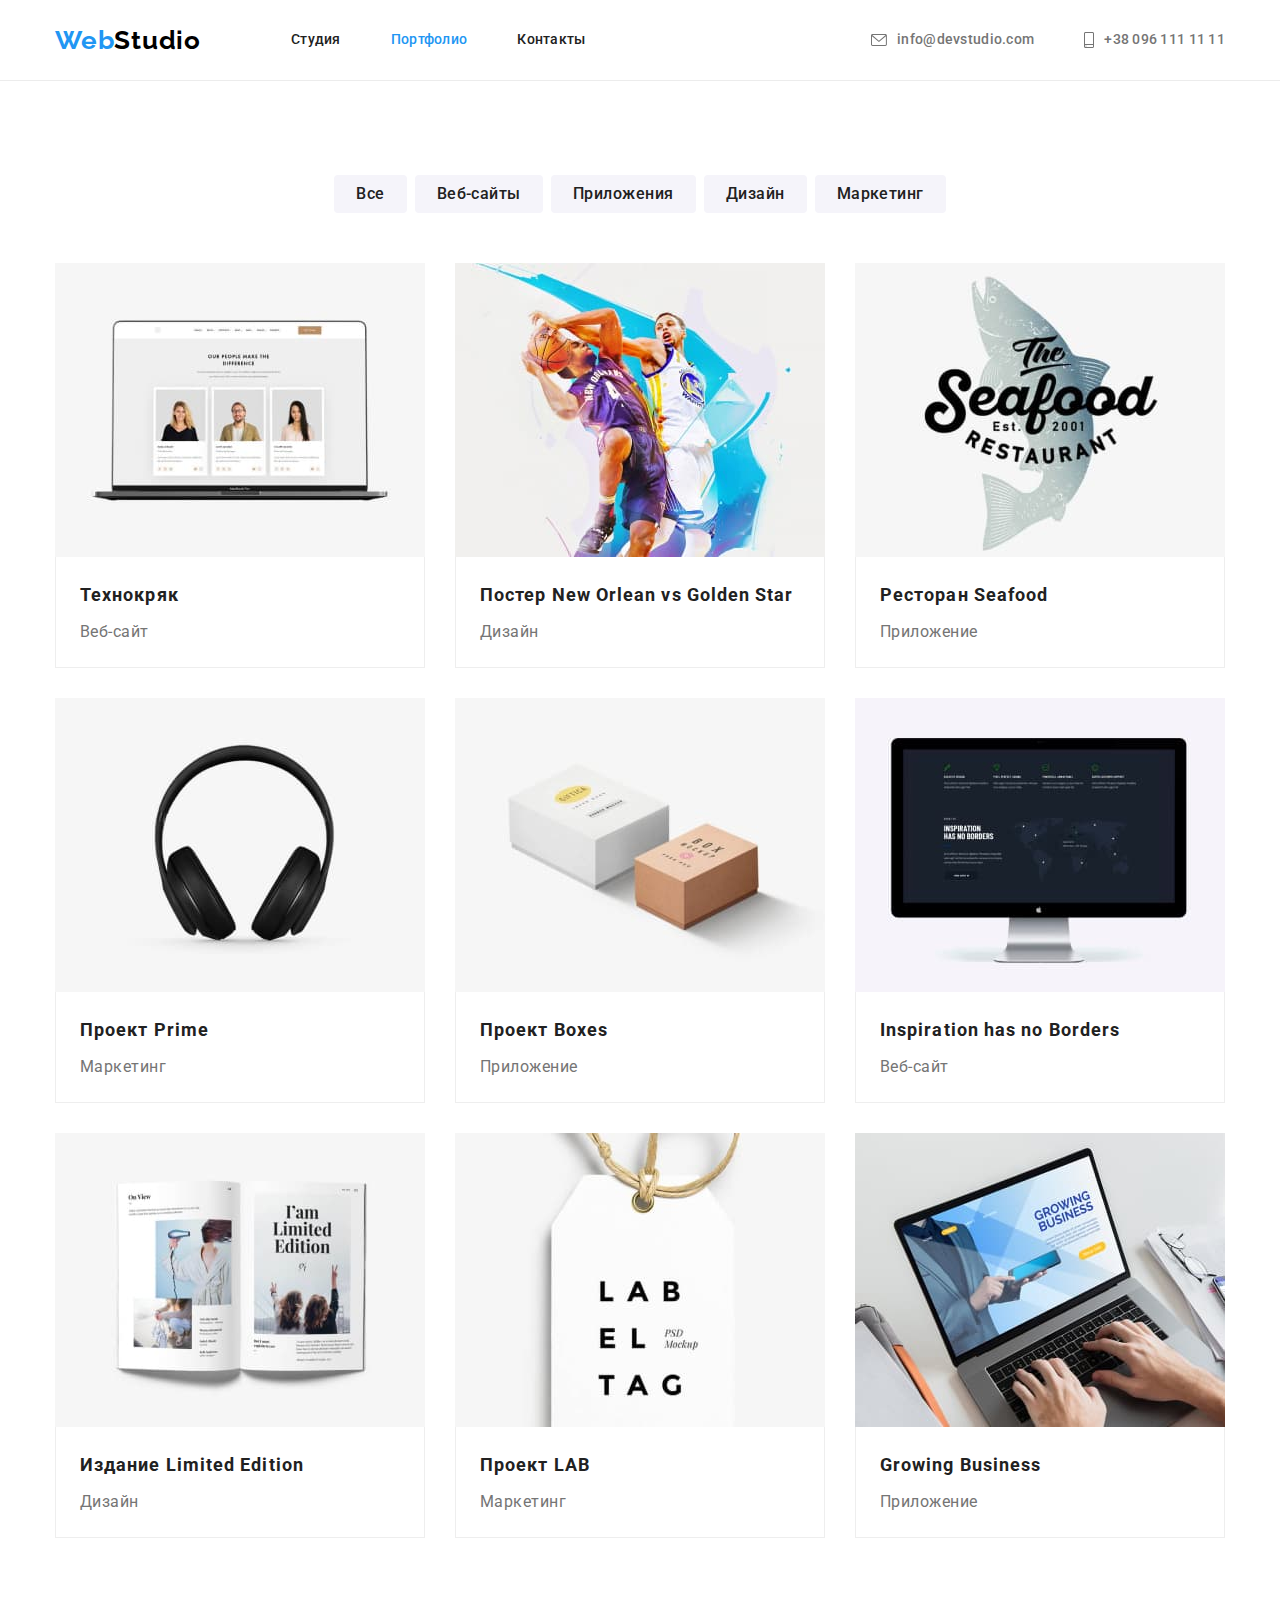
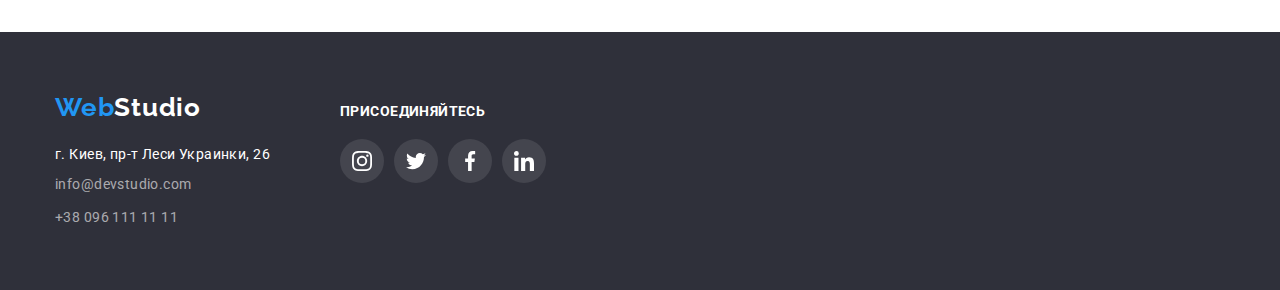
==== portfolio.html @ 6fbcaccf "Initial commit" ====
<!DOCTYPE html>
<html lang="ru">
  <head>
    <meta charset="UTF-8" />
    <meta http-equiv="X-UA-Compatible" content="IE=edge" />
    <meta name="viewport" content="width=device-width, initial-scale=1.0" />
    <title>WebStudio</title>
    <link rel="preconnect" href="https://fonts.googleapis.com" />
    <link rel="preconnect" href="https://fonts.gstatic.com" crossorigin />
    <link
      href="https://fonts.googleapis.com/css2?family=Montserrat:wght@400;700&family=Raleway:wght@700&family=Roboto:wght@400;500;700;900&display=swap"
      rel="stylesheet"
    />
    <link
      href="https://cdnjs.cloudflare.com/ajax/libs/modern-normalize/1.1.0/modern-normalize.min.css"
      rel="stylesheet"
    />
    <link rel="stylesheet" href="./css/style.css" />
  </head>
  <body>
    <header class="header">
      <div class="container header-container">
        <a class="logo" href="./index.html"
          >Web<span class="logo logo-black">Studio</span></a
        >
        <nav class="nav">
          <ul class="nav-pages">
            <li><a href="./index.html" class="nav-page">Студия</a></li>
            <li>
              <a href="./portfolio.html" class="nav-page current">Портфолио</a>
            </li>
            <li><a href="" class="nav-page">Контакты</a></li>
          </ul>
        </nav>
        <ul class="header-contacts">
          <li>
            <a href="mailto:info@devstudio.com" class="header-contact">
              <svg class="header-contact-icon" width="16" height="12">
                <use href="./images/sprite.svg#icon-envelope"></use>
              </svg>
              info@devstudio.com</a
            >
          </li>
          <li>
            <a href="tel:380961111111" class="header-contact">
              <svg class="header-contact-icon" width="10" height="16">
                <use href="./images/sprite.svg#icon-smartphone"></use>
              </svg>
              +38 096 111 11 11</a
            >
          </li>
        </ul>
      </div>
    </header>
    <main>
      <section class="portfolio">
        <div class="container">
          <ul class="portfolio-btns">
            <li><button type="button" class="portfolio-btn">Все</button></li>
            <li>
              <button type="button" class="portfolio-btn">Веб-сайты</button>
            </li>
            <li>
              <button type="button" class="portfolio-btn">Приложения</button>
            </li>
            <li><button type="button" class="portfolio-btn">Дизайн</button></li>
            <li>
              <button type="button" class="portfolio-btn">Маркетинг</button>
            </li>
          </ul>
          <ul class="portfolios">
            <li>
              <a class="portfolio-link" href="">
                <img src="./images/portfolio_1.jpg" alt="Веб-сайт Технокряк" />
                <div class="portfolio-info">
                  <h2 class="portfolio-title">Технокряк</h2>
                  <p class="portfolio-text">Веб-сайт</p>
                </div>
              </a>
            </li>
            <li>
              <a class="portfolio-link" href="">
                <img
                  src="./images/portfolio_2.jpg"
                  alt="Постер New Orlean vs Golden Star"
                />
                <div class="portfolio-info">
                  <h2 class="portfolio-title">
                    Постер New Orlean vs Golden Star
                  </h2>
                  <p class="portfolio-text">Дизайн</p>
                </div>
              </a>
            </li>
            <li>
              <a class="portfolio-link" href="">
                <img
                  src="./images/portfolio_3.jpg"
                  alt="Приложение Ресторан Seafood"
                />
                <div class="portfolio-info">
                  <h2 class="portfolio-title">Ресторан Seafood</h2>
                  <p class="portfolio-text">Приложение</p>
                </div>
              </a>
            </li>
            <li>
              <a class="portfolio-link" href="">
                <img src="./images/portfolio_4.jpg" alt="Наушники" />
                <div class="portfolio-info">
                  <h2 class="portfolio-title">Проект Prime</h2>
                  <p class="portfolio-text">Маркетинг</p>
                </div>
              </a>
            </li>
            <li>
              <a class="portfolio-link" href="">
                <img src="./images/portfolio_5.jpg" alt="Две коробки" />
                <div class="portfolio-info">
                  <h2 class="portfolio-title">Проект Boxes</h2>
                  <p class="portfolio-text">Приложение</p>
                </div>
              </a>
            </li>
            <li>
              <a class="portfolio-link" href="">
                <img
                  src="./images/portfolio_6.jpg"
                  alt="Веб-сайт Inspiration has no Borders"
                />
                <div class="portfolio-info">
                  <h2 class="portfolio-title">Inspiration has no Borders</h2>
                  <p class="portfolio-text">Веб-сайт</p>
                </div>
              </a>
            </li>
            <li>
              <a class="portfolio-link" href="">
                <img
                  src="./images/portfolio_7.jpg"
                  alt="Издание Limited Edition"
                />
                <div class="portfolio-info">
                  <h2 class="portfolio-title">Издание Limited Edition</h2>
                  <p class="portfolio-text">Дизайн</p>
                </div>
              </a>
            </li>
            <li>
              <a class="portfolio-link" href="">
                <img src="./images/portfolio_8.jpg" alt="Ярлык LAB" />
                <div class="portfolio-info">
                  <h2 class="portfolio-title">Проект LAB</h2>
                  <p class="portfolio-text">Маркетинг</p>
                </div>
              </a>
            </li>
            <li>
              <a class="portfolio-link" href="">
                <img
                  src="./images/portfolio_9.jpg"
                  alt="Приложение Growing Business"
                />
                <div class="portfolio-info">
                  <h2 class="portfolio-title">Growing Business</h2>
                  <p class="portfolio-text">Приложение</p>
                </div>
              </a>
            </li>
          </ul>
        </div>
      </section>
    </main>
    <footer class="footer">
      <div class="container footer-container">
        <div>
          <a class="logo" href="./index.html"
            >Web<span class="logo logo-white">Studio</span></a
          >
          <address class="address-info">
            <p class="footer-address">г. Киев, пр-т Леси Украинки, 26</p>
            <ul class="contact-list">
              <li class="contact-item">
                <a href="mailto:info@devstudio.com" class="footer-contact"
                  >info@devstudio.com</a
                >
              </li>
              <li class="contact-item">
                <a href="tel:380961111111" class="footer-contact"
                  >+38 096 111 11 11</a
                >
              </li>
            </ul>
          </address>
        </div>
        <div class="footer-social-block">
          <h3 class="footer-social">присоединяйтесь</h3>
          <ul class="social-list">
            <li class="social-item">
              <a
                href=""
                aria-label="Иконка Instagram"
                class="footer-social-link social-link"
              >
                <svg
                  class="footer-social-icon social-icon"
                  width="20"
                  height="20"
                >
                  <use href="./images/sprite.svg#icon-instagram"></use>
                </svg>
              </a>
            </li>
            <li class="social-item">
              <a
                href=""
                aria-label="Иконка Twitter"
                class="footer-social-link social-link"
              >
                <svg
                  class="footer-social-icon social-icon"
                  width="20"
                  height="20"
                >
                  <use href="./images/sprite.svg#icon-twitter"></use>
                </svg>
              </a>
            </li>
            <li class="social-item">
              <a
                href=""
                aria-label="Иконка Facebook"
                class="footer-social-link social-link"
              >
                <svg
                  class="footer-social-icon social-icon"
                  width="20"
                  height="20"
                >
                  <use href="./images/sprite.svg#icon-facebook"></use>
                </svg>
              </a>
            </li>
            <li class="social-item">
              <a
                href=""
                aria-label="Иконка Linkedin"
                class="footer-social-link social-link"
              >
                <svg
                  class="footer-social-icon social-icon"
                  width="20"
                  height="20"
                >
                  <use href="./images/sprite.svg#icon-linkedin"></use>
                </svg>
              </a>
            </li>
          </ul>
        </div>
      </div>
    </footer>
  </body>
</html>
---- css/style.css ----
/* * {
    margin: 0;
    padding: 0;
} */

:root {
  /* text color*/
  --tx-main-cl: #757575;
  --tx-sec-cl: #212121;
  --tx-blue-cl: #2196f3;
  --tx-white-cl: #ffffff;
  --tx-black-cl: #000000;

  /* icon-color */
  --icon-cl: #afb1b8;

  /* background color*/
  --bg-main-cl: #ffffff;
  --bg-sec-cl: #f5f4fa;
  --bg-foot-cl: #2f303a;

  /* margin-padding */
  --mg-bot-sec: 94px;
  --mg-rt-li: 30px;
}

body {
  background-color: var(--bg-main-cl);

  font-family: Roboto, sans-serif;
}

a {
  text-decoration: none;
}

ul {
  list-style-type: none;
}

h1,
h2,
h3,
h4,
h5,
h6,
p,
ul {
  margin: 0;
  padding: 0;
}

img {
  display: block;
}

/* container */

.container {
  margin-left: auto;
  margin-right: auto;
  width: 1200px;
  padding-left: 15px;
  padding-right: 15px;
}

/* header */

.header-container {
  display: flex;
  align-items: center;
}

.header {
  border-bottom: 1px solid rgba(236, 236, 236, 1);
}

.header-container > .logo {
  margin-right: 90px;
}

.logo,
logo-black,
logo-white {
  color: var(--tx-blue-cl);
  font-family: Raleway, sans-serif;
  font-weight: 700;
  font-size: 26px;
  line-height: 1.19;
  letter-spacing: 0.03em;
}

.logo.logo-black {
  color: var(--tx-black-cl);
}

.logo.logo-white {
  color: var(--tx-white-cl);
}

.nav {
  margin-right: auto;
}

.nav-pages {
  display: flex;
  align-items: center;
}

.nav-pages > li {
  margin-right: 50px;
}

.nav-pages > li:last-child {
  margin-right: 0;
}

.nav-page.current {
  color: var(--tx-blue-cl);
}

li > .nav-page {
  display: block;
}

.nav-page {
  color: var(--tx-sec-cl);
  font-weight: 500;
  font-size: 14px;
  line-height: 1.14;
  letter-spacing: 0.02em;

  padding-top: 32px;
  padding-bottom: 32px;

  outline: var(--tx-blue-cl);
}

.nav-page:hover,
.nav-page:focus {
  color: var(--tx-blue-cl);
}

.header-contacts {
  display: flex;
  align-items: center;
}

.header-contacts > li {
  margin-right: 50px;
}

.header-contacts > li:last-child {
  margin-right: 0;
}

li > .header-contact {
  display: flex;
  align-items: center;
}

.header-contact {
  color: var(--tx-main-cl);
  font-weight: 500;
  font-size: 14px;
  line-height: 1.14;
  letter-spacing: 0.02em;

  padding-top: 32px;
  padding-bottom: 32px;
}

.header-contact:hover,
.header-contact:focus {
  color: var(--tx-blue-cl);
}

.header-contact-icon {
  margin-right: 10px;

  fill: currentColor;
}

/* .header-contact-icon:hover {
  fill: var(--tx-blue-cl);
} */

/* hero */

.hero {
  background-color: var(--bg-foot-cl);
  background-image: linear-gradient(
      to bottom,
      rgba(47, 48, 58, 0.4),
      rgba(47, 48, 58, 0.4)
    ),
    url(../images/hero.jpg);
  background-repeat: no-repeat;

  text-align: center;

  max-width: 1600px;
  margin-left: auto;
  margin-right: auto;
  padding-top: 200px;
  padding-bottom: 200px;
}

.hero-title {
  color: var(--tx-white-cl);
  font-weight: 900;
  font-size: 44px;
  line-height: 1.36;
  letter-spacing: 0.06em;
  text-transform: uppercase;

  margin-bottom: 30px;
}

.hero-btn {
  background-color: var(--tx-blue-cl);

  color: var(--tx-white-cl);
  font-weight: 700;
  font-family: inherit;
  font-size: 16px;
  line-height: 1.88;
  letter-spacing: 0.06em;

  cursor: pointer;

  width: 200px;
  height: 50px;
  border-radius: 4px;
  border-color: var(--tx-blue-cl);
  box-shadow: 0px 4px 4px rgba(0, 0, 0, 0.15);
}

/* features */

.features {
  padding-top: var(--mg-bot-sec);
  padding-bottom: var(--mg-bot-sec);
}

.features-title {
  display: none;
}

.features-container > ul {
  display: flex;
}

.features-container > ul > li {
  margin-right: 30px;
  width: 270px;
}

.features-container > ul > li:last-child {
  margin-right: 0px;
}

.features-list {
  color: var(--tx-sec-cl);
  font-weight: 700;
  font-size: 14px;
  line-height: 1.14;
  letter-spacing: 0.03em;
  text-transform: uppercase;

  margin-bottom: 10px;
}

.features-text {
  color: var(--tx-main-cl);
  font-size: 14px;
  line-height: 1.71;
  letter-spacing: 0.03em;
}

.features-bg-icon {
  display: flex;
  justify-content: center;
  align-items: center;

  height: 120px;
  margin-bottom: 30px;

  background-color: var(--bg-sec-cl);
  border-radius: 4px;
}

.features-icon {
  fill: var(--tx-sec-cl);
}

/* about/team */

.about {
  padding-bottom: var(--mg-bot-sec);
}

.team {
  background-color: var(--bg-sec-cl);
  padding-top: var(--mg-bot-sec);
  padding-bottom: var(--mg-bot-sec);
}

.about-title,
.team-title,
.clients-title {
  color: var(--tx-sec-cl);
  font-weight: 700;
  font-size: 36px;
  line-height: 1.17;
  text-align: center;
  letter-spacing: 0.03em;

  margin-bottom: 50px;
}

.about-list {
  display: flex;
}

.about-list > li {
  margin-right: var(--mg-rt-li);
}

.about-list > li:last-child {
  margin-right: 0;
}

.team-list {
  display: flex;
}

.team-list > li {
  margin-right: var(--mg-rt-li);
  width: 270px;
  height: 428px;
  background-color: var(--tx-white-cl);
  box-shadow: 0px 1px 3px rgba(0, 0, 0, 0.12), 0px 1px 1px rgba(0, 0, 0, 0.14),
    0px 2px 1px rgba(0, 0, 0, 0.2);
  border-radius: 0px 0px 4px 4px;
  box-shadow: 0px 1px 3px rgba(0, 0, 0, 0.12), 0px 1px 1px rgba(0, 0, 0, 0.14),
    0px 2px 1px rgba(0, 0, 0, 0.2);
  border-radius: 0px 0px 4px 4px;
}

.team-list > li:last-child {
  margin-right: 0;
}

.team-member-list {
  padding-top: 30px;
  padding-bottom: 30px;
}

.team-member {
  color: var(--tx-sec-cl);
  font-weight: 500;
  font-size: 16px;
  line-height: 1.19;
  text-align: center;
  letter-spacing: 0.03em;

  margin-bottom: 10px;
}

.member-prof {
  color: var(--tx-main-cl);
  font-size: 16px;
  line-height: 1.19;
  text-align: center;
  letter-spacing: 0.03em;

  margin-bottom: 16px;
}

.social-list {
  display: flex;
  justify-content: center;
  gap: 10px;
}

.social-link {
  display: flex;

  width: 44px;
  height: 44px;
  background-color: var(--tx-white-cl);
  border-radius: 50%;

  justify-content: center;
  align-items: center;
}

.social-link:hover .social-icon,
.social-link:focus .social-icon {
  fill: var(--tx-white-cl);
}

.social-link:hover,
.social-link:focus {
  background-color: var(--tx-blue-cl);
}

.social-icon {
  fill: var(--icon-cl);
}

/* clients */

.clients {
  padding-top: var(--mg-bot-sec);
  padding-bottom: var(--mg-bot-sec);
}

.clients-list {
  display: flex;
  justify-content: center;
  align-items: center;

  gap: 30px;
}

.client {
  display: flex;
  justify-content: center;
  align-items: center;

  width: 170px;
  height: 92px;
  padding: 16 32;
  border: 1px solid var(--icon-cl);
  border-radius: 4px;

  color: var(--icon-cl);
}

.client-icon {
  fill: currentColor;
}

.client:hover,
.client:focus {
  color: var(--tx-blue-cl);
  border: 1px solid var(--tx-blue-cl);
}
/* 
.client:hover .client-icon,  {
  fill: var(--tx-blue-cl);
} */

/* footer */
.footer {
  background-color: var(--bg-foot-cl);
  padding-top: 60px;
  padding-bottom: 60px;
  display: block;
}

.footer-container {
  display: flex;
  align-items: baseline;
  gap: 70px;
}

.footer-container > div > .logo {
  display: block;
  margin-bottom: 20px;
}

address {
  font-style: normal;
  color: rgba(255, 255, 255, 1);
  font-size: 14px;
  line-height: 1.71;
  letter-spacing: 0.03em;
}

.footer-contact {
  color: rgba(255, 255, 255, 0.6);
  font-size: 14px;
  line-height: 1.71;
  letter-spacing: 0.03em;
}

.address-info > p {
  margin-bottom: 6px;
}

.contact-item {
  display: block;
  margin-bottom: 9px;
}

.contact-item:last-child {
  margin-bottom: 0;
}

.footer-contact:hover {
  color: var(--tx-blue-cl);
}

.footer-social {
  font-weight: 700;
  font-size: 14px;
  line-height: 16px;
  letter-spacing: 0.03em;
  text-transform: uppercase;

  margin-bottom: 20px;

  color: var(--tx-white-cl);
}

.footer-social-link {
  background-color: rgba(255, 255, 255, 0.1);
}

.footer-social-icon {
  fill: var(--tx-white-cl);
}

/* portfolio */

.portfolio {
  padding-top: var(--mg-bot-sec);
  padding-bottom: var(--mg-bot-sec);
}

.portfolio-btns {
  display: flex;
  justify-content: center;
  align-items: center;

  margin-bottom: 50px;
}

.portfolio-btns > li {
  margin-right: 8px;
}

.portfolio-btns > li:last-child {
  margin-right: 0;
}

.portfolio-btn {
  background-color: var(--bg-sec-cl);

  color: var(--tx-sec-cl);
  font-family: inherit;
  font-weight: 500;
  font-size: 16px;
  line-height: 1.62;
  text-align: center;
  letter-spacing: 0.03em;

  border-radius: 4px;
  border: 0ch;

  padding: 6px 22px;
}

.portfolio-btn:hover,
.portfolio-btn:focus {
  background-color: var(--tx-blue-cl);
  color: var(--tx-white-cl);

  box-shadow: 0px 3px 1px rgba(0, 0, 0, 0.1), 0px 1px 2px rgba(0, 0, 0, 0.08),
    0px 2px 2px rgba(0, 0, 0, 0.12);
  border-radius: 4px;

  cursor: pointer;
}

.portfolios {
  display: flex;
  flex-wrap: wrap;
  margin: -15px;
}

.portfolios > li {
  margin: 15px;
}

.portfolio-link {
  display: block;
}

.portfolio-link:hover,
.portfolio-link:focus {
  box-shadow: 0px 1px 1px rgba(0, 0, 0, 0.12), 0px 4px 4px rgba(0, 0, 0, 0.06),
    1px 4px 6px rgba(0, 0, 0, 0.16);
}

.portfolio-info {
  padding: 20px 24px;
  border-right: 1px solid rgba(238, 238, 238, 1);
  border-bottom: 1px solid rgba(238, 238, 238, 1);
  border-left: 1px solid rgba(238, 238, 238, 1);
}

.portfolio-text {
  color: var(--tx-main-cl);
  font-size: 16px;
  line-height: 1.88;
  letter-spacing: 0.03em;
}

.portfolio-title {
  color: var(--tx-sec-cl);
  font-weight: 700;
  font-size: 18px;
  line-height: 2;
  letter-spacing: 0.06em;

  margin-bottom: 4px;
}
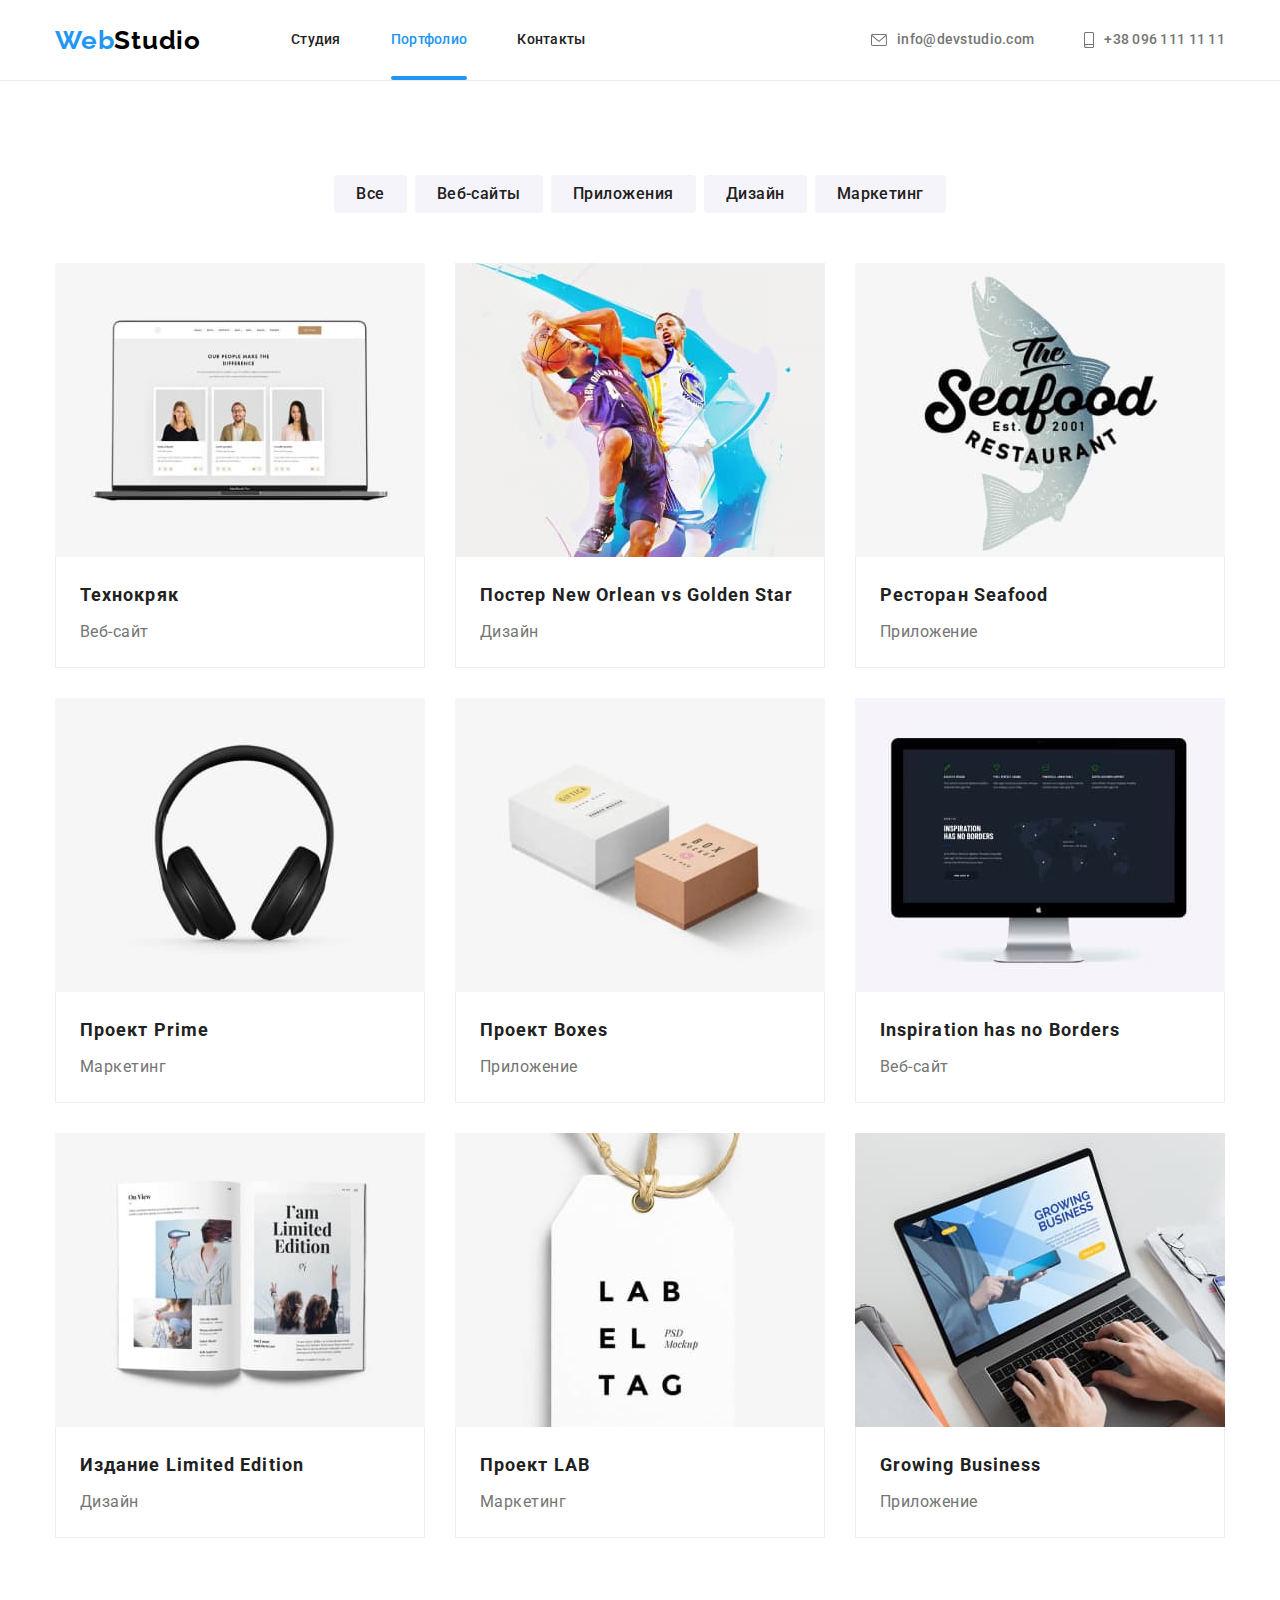
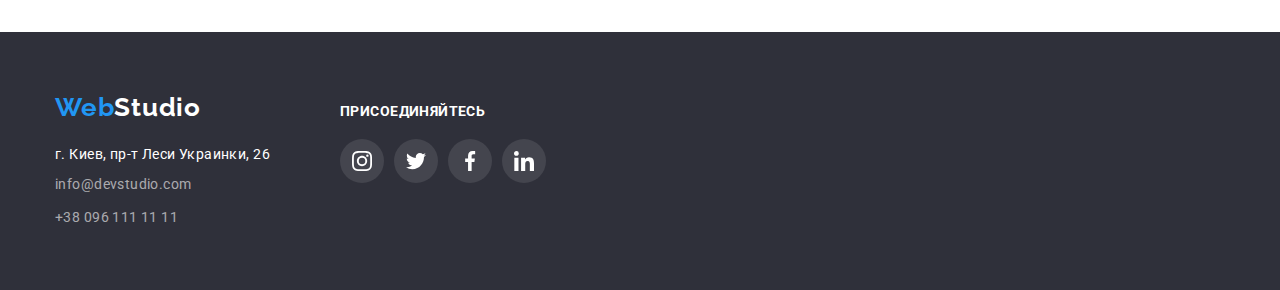
==== commit ff971d0b: "add transition on hover/ about position/ portfolio" ====
--- a/portfolio.html
+++ b/portfolio.html
@@ -71,7 +71,17 @@
           <ul class="portfolios">
             <li>
               <a class="portfolio-link" href="">
-                <img src="./images/portfolio_1.jpg" alt="Веб-сайт Технокряк" />
+                <div class="portfolio-link-img">
+                  <img
+                    src="./images/portfolio_1.jpg"
+                    alt="Веб-сайт Технокряк"
+                  />
+                  <p class="portfolio-description">
+                    Ресурс предлагает комплексные предложения с разным уровнем
+                    функционала и сервисов. Все это позволит посетителю получить
+                    исчерпывающие сведения о компании или частном лице.
+                  </p>
+                </div>
                 <div class="portfolio-info">
                   <h2 class="portfolio-title">Технокряк</h2>
                   <p class="portfolio-text">Веб-сайт</p>
@@ -80,10 +90,13 @@
             </li>
             <li>
               <a class="portfolio-link" href="">
-                <img
-                  src="./images/portfolio_2.jpg"
-                  alt="Постер New Orlean vs Golden Star"
-                />
+                <div class="portfolio-link-img">
+                  <img
+                    src="./images/portfolio_2.jpg"
+                    alt="Постер New Orlean vs Golden Star"
+                  />
+                  <p class="portfolio-description"></p>
+                </div>
                 <div class="portfolio-info">
                   <h2 class="portfolio-title">
                     Постер New Orlean vs Golden Star
@@ -94,10 +107,13 @@
             </li>
             <li>
               <a class="portfolio-link" href="">
-                <img
-                  src="./images/portfolio_3.jpg"
-                  alt="Приложение Ресторан Seafood"
-                />
+                <div class="portfolio-link-img">
+                  <img
+                    src="./images/portfolio_3.jpg"
+                    alt="Приложение Ресторан Seafood"
+                  />
+                  <p class="portfolio-description"></p>
+                </div>
                 <div class="portfolio-info">
                   <h2 class="portfolio-title">Ресторан Seafood</h2>
                   <p class="portfolio-text">Приложение</p>
@@ -106,7 +122,10 @@
             </li>
             <li>
               <a class="portfolio-link" href="">
-                <img src="./images/portfolio_4.jpg" alt="Наушники" />
+                <div class="portfolio-link-img">
+                  <img src="./images/portfolio_4.jpg" alt="Наушники" />
+                  <p class="portfolio-description"></p>
+                </div>
                 <div class="portfolio-info">
                   <h2 class="portfolio-title">Проект Prime</h2>
                   <p class="portfolio-text">Маркетинг</p>
@@ -115,7 +134,10 @@
             </li>
             <li>
               <a class="portfolio-link" href="">
-                <img src="./images/portfolio_5.jpg" alt="Две коробки" />
+                <div class="portfolio-link-img">
+                  <img src="./images/portfolio_5.jpg" alt="Две коробки" />
+                  <p class="portfolio-description"></p>
+                </div>
                 <div class="portfolio-info">
                   <h2 class="portfolio-title">Проект Boxes</h2>
                   <p class="portfolio-text">Приложение</p>
@@ -124,10 +146,13 @@
             </li>
             <li>
               <a class="portfolio-link" href="">
-                <img
-                  src="./images/portfolio_6.jpg"
-                  alt="Веб-сайт Inspiration has no Borders"
-                />
+                <div class="portfolio-link-img">
+                  <img
+                    src="./images/portfolio_6.jpg"
+                    alt="Веб-сайт Inspiration has no Borders"
+                  />
+                  <p class="portfolio-description"></p>
+                </div>
                 <div class="portfolio-info">
                   <h2 class="portfolio-title">Inspiration has no Borders</h2>
                   <p class="portfolio-text">Веб-сайт</p>
@@ -136,10 +161,13 @@
             </li>
             <li>
               <a class="portfolio-link" href="">
-                <img
-                  src="./images/portfolio_7.jpg"
-                  alt="Издание Limited Edition"
-                />
+                <div class="portfolio-link-img">
+                  <img
+                    src="./images/portfolio_7.jpg"
+                    alt="Издание Limited Edition"
+                  />
+                  <p class="portfolio-description"></p>
+                </div>
                 <div class="portfolio-info">
                   <h2 class="portfolio-title">Издание Limited Edition</h2>
                   <p class="portfolio-text">Дизайн</p>
@@ -148,7 +176,10 @@
             </li>
             <li>
               <a class="portfolio-link" href="">
-                <img src="./images/portfolio_8.jpg" alt="Ярлык LAB" />
+                <div class="portfolio-link-img">
+                  <img src="./images/portfolio_8.jpg" alt="Ярлык LAB" />
+                  <p class="portfolio-description"></p>
+                </div>
                 <div class="portfolio-info">
                   <h2 class="portfolio-title">Проект LAB</h2>
                   <p class="portfolio-text">Маркетинг</p>
@@ -157,10 +188,13 @@
             </li>
             <li>
               <a class="portfolio-link" href="">
-                <img
-                  src="./images/portfolio_9.jpg"
-                  alt="Приложение Growing Business"
-                />
+                <div class="portfolio-link-img">
+                  <img
+                    src="./images/portfolio_9.jpg"
+                    alt="Приложение Growing Business"
+                  />
+                  <p class="portfolio-description"></p>
+                </div>
                 <div class="portfolio-info">
                   <h2 class="portfolio-title">Growing Business</h2>
                   <p class="portfolio-text">Приложение</p>
--- a/css/style.css
+++ b/css/style.css
@@ -124,6 +124,8 @@
 }
 
 .nav-page {
+  position: relative;
+
   color: var(--tx-sec-cl);
   font-weight: 500;
   font-size: 14px;
@@ -134,11 +136,28 @@
   padding-bottom: 32px;
 
   outline: var(--tx-blue-cl);
+
+  transition: color 250ms cubic-bezier(0.4, 0, 0.2, 1);
 }
 
 .nav-page:hover,
 .nav-page:focus {
   color: var(--tx-blue-cl);
+
+  transition: color 250ms cubic-bezier(0.4, 0, 0.2, 1);
+}
+
+.nav-page.current::after {
+  content: "";
+
+  position: absolute;
+  left: 0;
+  bottom: 0;
+
+  width: 100%;
+  height: 4px;
+  background-color: var(--tx-blue-cl);
+  border-radius: 2px;
 }
 
 .header-contacts {
@@ -168,11 +187,15 @@
 
   padding-top: 32px;
   padding-bottom: 32px;
+
+  transition: color 250ms cubic-bezier(0.4, 0, 0.2, 1);
 }
 
 .header-contact:hover,
 .header-contact:focus {
   color: var(--tx-blue-cl);
+
+  transition: color 250ms cubic-bezier(0.4, 0, 0.2, 1);
 }
 
 .header-contact-icon {
@@ -324,11 +347,36 @@
 }
 
 .about-list > li {
+  display: block;
+
+  position: relative;
+
   margin-right: var(--mg-rt-li);
 }
 
 .about-list > li:last-child {
   margin-right: 0;
+}
+
+.about-item-text {
+  position: absolute;
+  bottom: 0;
+  left: 0;
+
+  width: 100%;
+  padding-top: 27px;
+  padding-bottom: 27px;
+
+  font-family: "Roboto";
+  font-weight: 700;
+  font-size: 14px;
+  line-height: 1.14;
+  text-align: center;
+  letter-spacing: 0.03em;
+  text-transform: uppercase;
+
+  color: var(--tx-white-cl);
+  background-color: rgba(47, 48, 58, 0.8);
 }
 
 .team-list {
@@ -394,20 +442,28 @@
 
   justify-content: center;
   align-items: center;
+
+  transition: background-color 250ms cubic-bezier(0.4, 0, 0.2, 1);
 }
 
 .social-link:hover .social-icon,
 .social-link:focus .social-icon {
   fill: var(--tx-white-cl);
+
+  transition: fill 250ms cubic-bezier(0.4, 0, 0.2, 1);
 }
 
 .social-link:hover,
 .social-link:focus {
   background-color: var(--tx-blue-cl);
+
+  transition: background-color 250ms cubic-bezier(0.4, 0, 0.2, 1);
 }
 
 .social-icon {
   fill: var(--icon-cl);
+
+  transition: fill 250ms cubic-bezier(0.4, 0, 0.2, 1);
 }
 
 /* clients */
@@ -437,6 +493,9 @@
   border-radius: 4px;
 
   color: var(--icon-cl);
+
+  transition: color 250ms cubic-bezier(0.4, 0, 0.2, 1),
+    border-color 250ms cubic-bezier(0.4, 0, 0.2, 1);
 }
 
 .client-icon {
@@ -447,13 +506,13 @@
 .client:focus {
   color: var(--tx-blue-cl);
   border: 1px solid var(--tx-blue-cl);
-}
-/* 
-.client:hover .client-icon,  {
-  fill: var(--tx-blue-cl);
-} */
+
+  transition: color 250ms cubic-bezier(0.4, 0, 0.2, 1),
+    border-color 250ms cubic-bezier(0.4, 0, 0.2, 1);
+}
 
 /* footer */
+
 .footer {
   background-color: var(--bg-foot-cl);
   padding-top: 60px;
@@ -485,6 +544,8 @@
   font-size: 14px;
   line-height: 1.71;
   letter-spacing: 0.03em;
+
+  transition: color 250ms cubic-bezier(0.4, 0, 0.2, 1);
 }
 
 .address-info > p {
@@ -502,6 +563,8 @@
 
 .footer-contact:hover {
   color: var(--tx-blue-cl);
+
+  transition: color 250ms cubic-bezier(0.4, 0, 0.2, 1);
 }
 
 .footer-social {
@@ -562,6 +625,10 @@
   border: 0ch;
 
   padding: 6px 22px;
+
+  transition: background-color 250ms cubic-bezier(0.4, 0, 0.2, 1),
+    color 250ms cubic-bezier(0.4, 0, 0.2, 1),
+    box-shadow 250ms cubic-bezier(0.4, 0, 0.2, 1);
 }
 
 .portfolio-btn:hover,
@@ -571,9 +638,12 @@
 
   box-shadow: 0px 3px 1px rgba(0, 0, 0, 0.1), 0px 1px 2px rgba(0, 0, 0, 0.08),
     0px 2px 2px rgba(0, 0, 0, 0.12);
-  border-radius: 4px;
 
   cursor: pointer;
+
+  transition: background-color 250ms cubic-bezier(0.4, 0, 0.2, 1),
+    color 250ms cubic-bezier(0.4, 0, 0.2, 1),
+    box-shadow 250ms cubic-bezier(0.4, 0, 0.2, 1);
 }
 
 .portfolios {
@@ -588,12 +658,16 @@
 
 .portfolio-link {
   display: block;
+
+  transition: box-shadow 250ms cubic-bezier(0.4, 0, 0.2, 1);
 }
 
 .portfolio-link:hover,
 .portfolio-link:focus {
   box-shadow: 0px 1px 1px rgba(0, 0, 0, 0.12), 0px 4px 4px rgba(0, 0, 0, 0.06),
     1px 4px 6px rgba(0, 0, 0, 0.16);
+
+  transition: box-shadow 250ms cubic-bezier(0.4, 0, 0.2, 1);
 }
 
 .portfolio-info {
@@ -619,3 +693,35 @@
 
   margin-bottom: 4px;
 }
+
+.portfolio-link-img {
+  position: relative;
+
+  overflow: hidden;
+}
+
+.portfolio-description {
+  position: absolute;
+  left: 0;
+  bottom: -100%;
+
+  width: 370px;
+  height: 294px;
+  padding: 63px 24px;
+
+  font-family: "Roboto";
+  font-weight: 400;
+  font-size: 18px;
+  line-height: 1.56;
+  letter-spacing: 0.03em;
+
+  color: var(--tx-white-cl);
+  background-color: rgba(33, 150, 243, 0.9);
+
+  transition: transform 250ms cubic-bezier(0.4, 0, 0.2, 1);
+}
+
+.portfolio-link:hover .portfolio-description,
+.portfolio-link:focus .portfolio-description {
+  transform: translateY(-100%);
+}
